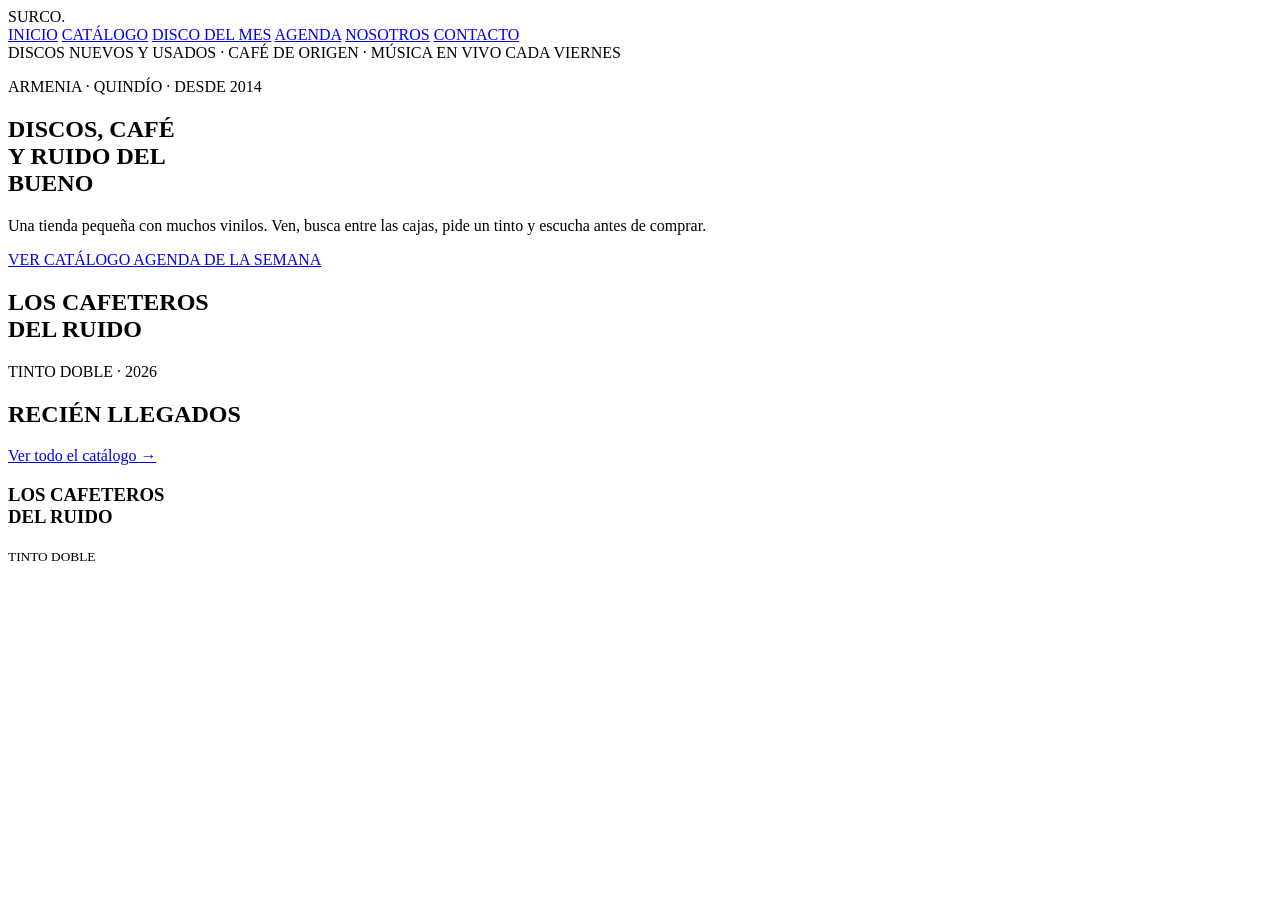
==== index.html @ fbc9c37b "feat: se ha dado inicio al codigo de index" ====
<!DOCTYPE html>
<html lang="es">
<head>
    <meta charset="UTF-8">
    <meta name="viewport" content="width=device-width, initial-scale=1.0">
    <title>Surco Discos & Café</title>
    <link rel="stylesheet" href="style.css">
</head>

<body>

    <header class="header">
        <div class="logo">
            SURCO<span>.</span>
        </div>

        <nav class="nav">
            <a href="index.html" class="activo">INICIO</a>
            <a href="catalogo.html">CATÁLOGO</a>
            <a href="disco.html">DISCO DEL MES</a>
            <a href="agenda.html">AGENDA</a>
            <a href="nosotros.html">NOSOTROS</a>
            <a href="contacto.html">CONTACTO</a>
        </nav>
    </header>

    <div class="barra">
        DISCOS NUEVOS Y USADOS · CAFÉ DE ORIGEN · MÚSICA EN VIVO CADA VIERNES
    </div>

    <main>

        <section class="hero">

            <div class="hero-texto">

                <p class="ubicacion">
                    ARMENIA · QUINDÍO · DESDE 2014
                </p>

                <h1>
                    DISCOS, CAFÉ<br>
                    Y <span>RUIDO</span> DEL<br>
                    BUENO
                </h1>

                <p class="descripcion">
                    Una tienda pequeña con muchos vinilos. Ven, busca entre
                    las cajas, pide un tinto y escucha antes de comprar.
                </p>

                <div class="botones">
                    <a href="catalogo.html" class="btn btn-negro">
                        VER CATÁLOGO
                    </a>

                    <a href="agenda.html" class="btn">
                        AGENDA DE LA SEMANA
                    </a>
                </div>

            </div>

            <div class="hero-disco">

                <div class="portada">
                    <h2>
                        LOS CAFETEROS<br>
                        DEL RUIDO
                    </h2>

                    <p>TINTO DOBLE · 2026</p>
                </div>

                <div class="vinilo">
                    <div class="centro"></div>
                </div>

            </div>

        </section>

        <section class="recien">

            <div class="titulo-seccion">
                <h2>RECIÉN LLEGADOS</h2>

                <a href="catalogo.html">
                    Ver todo el catálogo →
                </a>
            </div>

            <div class="discos">

                <article class="disco-card">

                    <div class="portada-disco disco-rojo">
                        <h3>
                            LOS CAFETEROS<br>
                            DEL RUIDO
                        </h3>

                        <small>TINTO DOBLE</small>
                    </div>
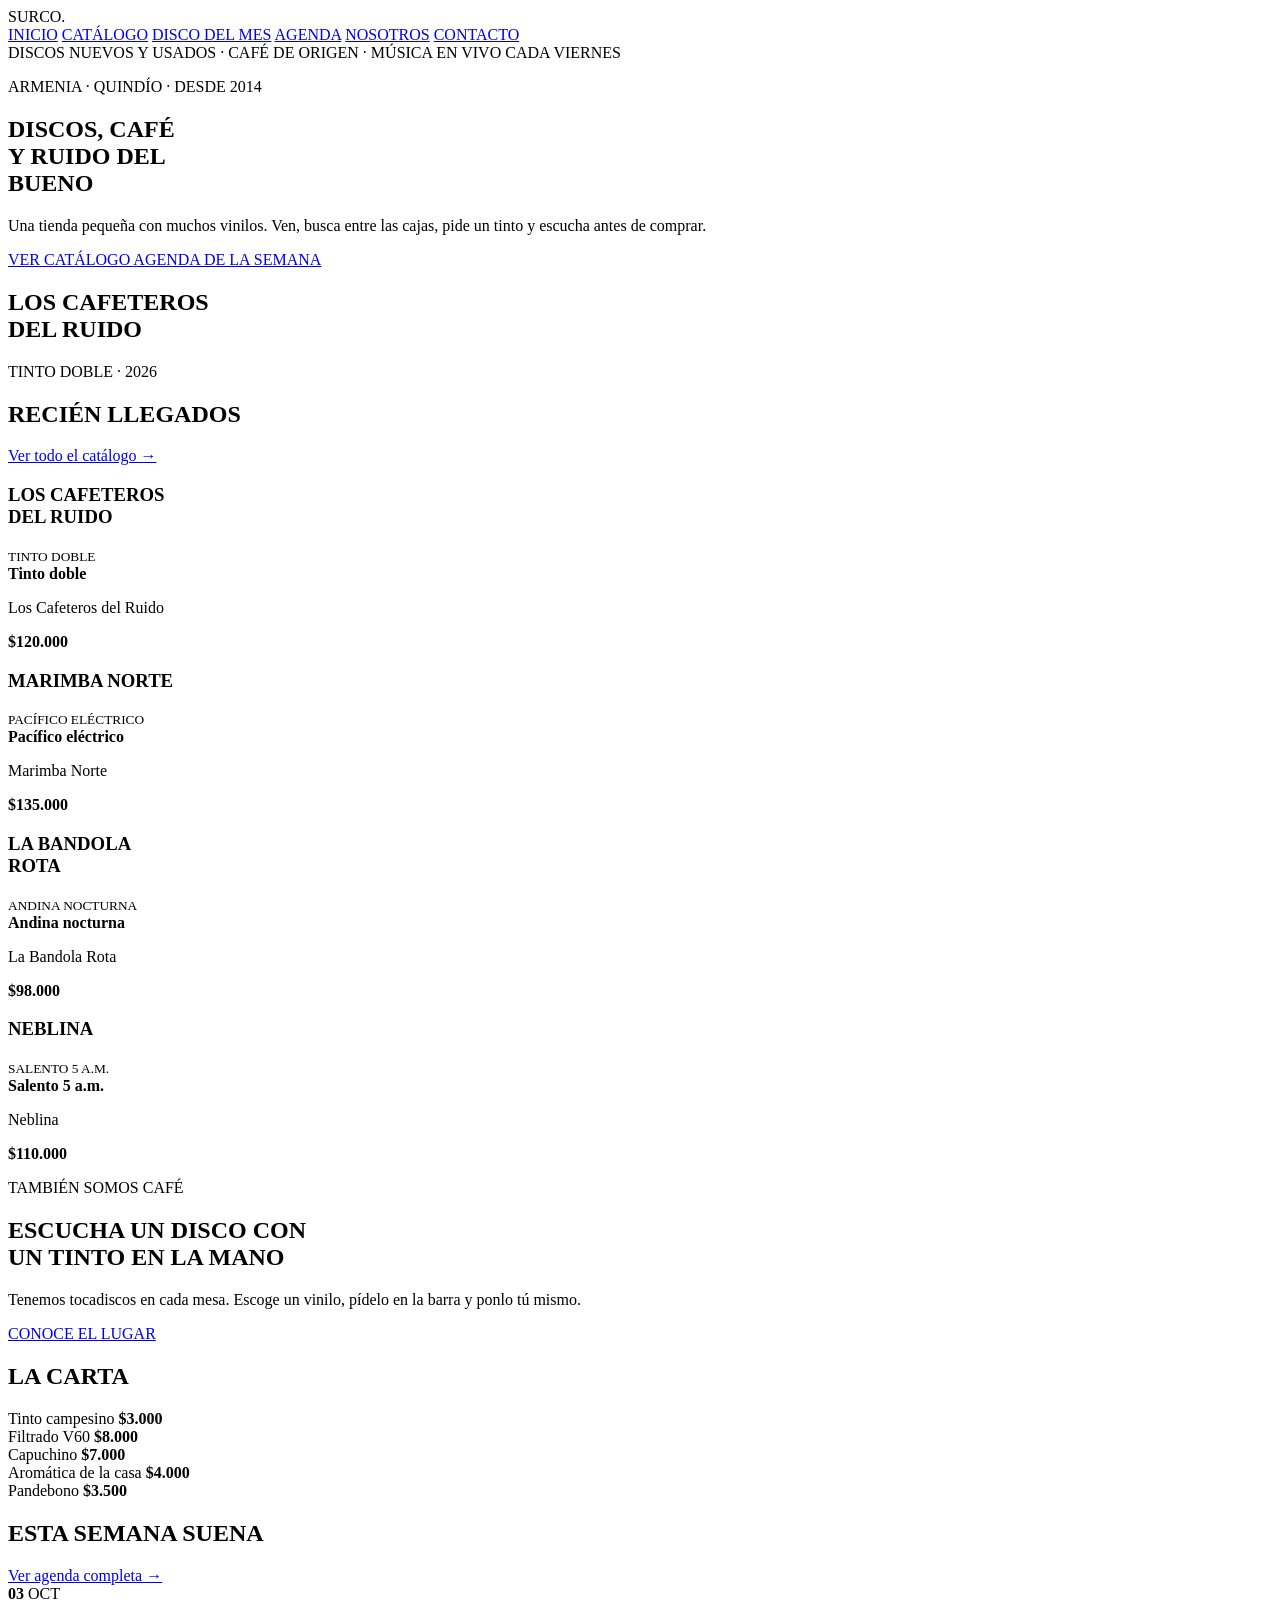
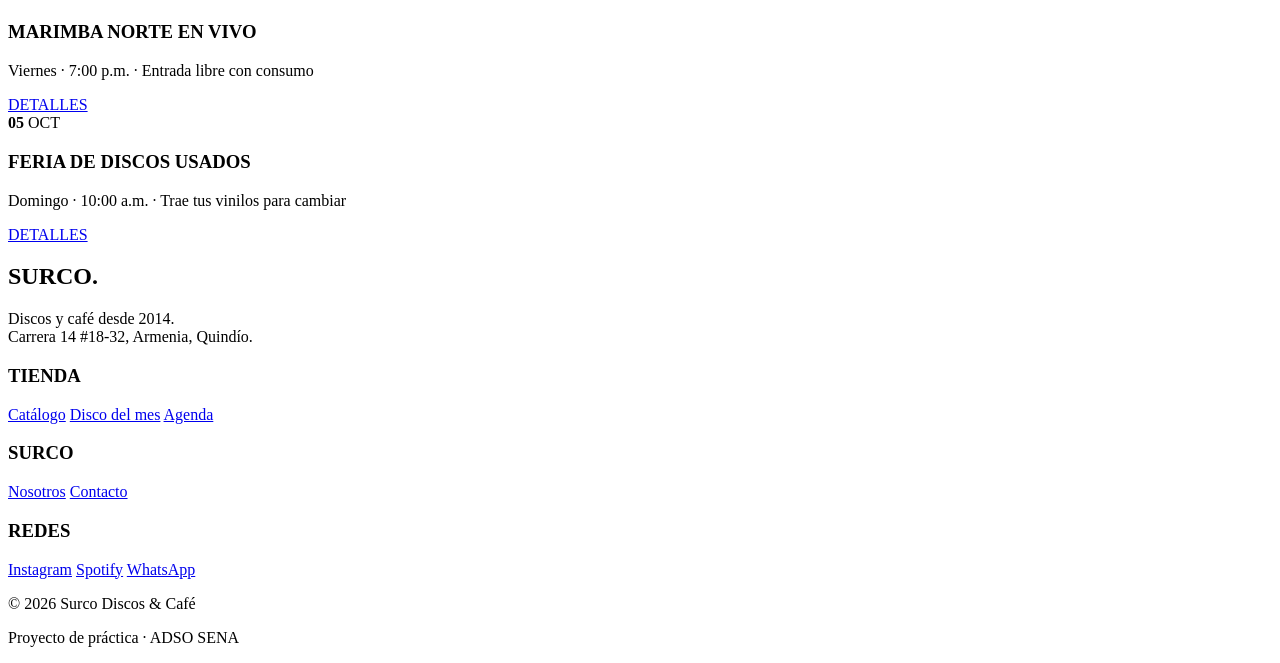
==== commit 9ab090cc: "feat: se ha terminado el codigo de index" ====
--- a/index.html
+++ b/index.html
@@ -103,4 +103,264 @@
                         <small>TINTO DOBLE</small>
                     </div>
 
-                    +                    <div class="info-disco">
+                        <div>
+                            <strong>Tinto doble</strong>
+                            <p>Los Cafeteros del Ruido</p>
+                        </div>
+
+                        <strong>$120.000</strong>
+                    </div>
+
+                </article>
+
+
+                <!-- DISCO 2 -->
+                <article class="disco-card">
+
+                    <div class="portada-disco disco-verde">
+                        <h3>MARIMBA NORTE</h3>
+
+                        <small>PACÍFICO ELÉCTRICO</small>
+                    </div>
+
+                    <div class="info-disco">
+                        <div>
+                            <strong>Pacífico eléctrico</strong>
+                            <p>Marimba Norte</p>
+                        </div>
+
+                        <strong>$135.000</strong>
+                    </div>
+
+                </article>
+
+
+                <!-- DISCO 3 -->
+                <article class="disco-card">
+
+                    <div class="portada-disco disco-amarillo">
+                        <h3>
+                            LA BANDOLA<br>
+                            ROTA
+                        </h3>
+
+                        <small>ANDINA NOCTURNA</small>
+                    </div>
+
+                    <div class="info-disco">
+                        <div>
+                            <strong>Andina nocturna</strong>
+                            <p>La Bandola Rota</p>
+                        </div>
+
+                        <strong>$98.000</strong>
+                    </div>
+
+                </article>
+
+
+                <!-- DISCO 4 -->
+                <article class="disco-card">
+
+                    <div class="portada-disco disco-azul">
+                        <h3>NEBLINA</h3>
+
+                        <small>SALENTO 5 A.M.</small>
+                    </div>
+
+                    <div class="info-disco">
+                        <div>
+                            <strong>Salento 5 a.m.</strong>
+                            <p>Neblina</p>
+                        </div>
+
+                        <strong>$110.000</strong>
+                    </div>
+
+                </article>
+
+            </div>
+
+        </section>
+
+
+        <!-- CAFÉ -->
+        <section class="cafe">
+
+            <div class="cafe-texto">
+
+                <p class="etiqueta">
+                    TAMBIÉN SOMOS CAFÉ
+                </p>
+
+                <h2>
+                    ESCUCHA UN DISCO CON<br>
+                    UN TINTO EN LA MANO
+                </h2>
+
+                <p>
+                    Tenemos tocadiscos en cada mesa. Escoge un vinilo,
+                    pídelo en la barra y ponlo tú mismo.
+                </p>
+
+                <a href="nosotros.html" class="btn btn-blanco">
+                    CONOCE EL LUGAR
+                </a>
+
+            </div>
+
+
+            <div class="carta">
+
+                <h2>LA CARTA</h2>
+
+                <div class="producto">
+                    <span>Tinto campesino</span>
+                    <strong>$3.000</strong>
+                </div>
+
+                <div class="producto">
+                    <span>Filtrado V60</span>
+                    <strong>$8.000</strong>
+                </div>
+
+                <div class="producto">
+                    <span>Capuchino</span>
+                    <strong>$7.000</strong>
+                </div>
+
+                <div class="producto">
+                    <span>Aromática de la casa</span>
+                    <strong>$4.000</strong>
+                </div>
+
+                <div class="producto">
+                    <span>Pandebono</span>
+                    <strong>$3.500</strong>
+                </div>
+
+            </div>
+
+        </section>
+
+
+        <!-- AGENDA -->
+        <section class="agenda">
+
+            <div class="titulo-seccion">
+                <h2>ESTA SEMANA SUENA</h2>
+
+                <a href="agenda.html">
+                    Ver agenda completa →
+                </a>
+            </div>
+
+
+            <!-- EVENTO 1 -->
+            <article class="evento">
+
+                <div class="fecha">
+                    <strong>03</strong>
+                    <span>OCT</span>
+                </div>
+
+                <div class="evento-info">
+                    <h3>MARIMBA NORTE EN VIVO</h3>
+                    <p>
+                        Viernes · 7:00 p.m. · Entrada libre con consumo
+                    </p>
+                </div>
+
+                <a href="agenda.html" class="btn-detalles">
+                    DETALLES
+                </a>
+
+            </article>
+
+
+            <!-- EVENTO 2 -->
+            <article class="evento">
+
+                <div class="fecha">
+                    <strong>05</strong>
+                    <span>OCT</span>
+                </div>
+
+                <div class="evento-info">
+                    <h3>FERIA DE DISCOS USADOS</h3>
+                    <p>
+                        Domingo · 10:00 a.m. · Trae tus vinilos para cambiar
+                    </p>
+                </div>
+
+                <a href="agenda.html" class="btn-detalles">
+                    DETALLES
+                </a>
+
+            </article>
+
+        </section>
+
+    </main>
+
+
+    <!-- FOOTER -->
+    <footer class="footer">
+
+        <div class="footer-principal">
+
+            <div class="footer-logo">
+                <h2>SURCO<span>.</span></h2>
+
+                <p>
+                    Discos y café desde 2014.<br>
+                    Carrera 14 #18-32, Armenia, Quindío.
+                </p>
+            </div>
+
+
+            <div class="footer-columna">
+                <h3>TIENDA</h3>
+
+                <a href="catalogo.html">Catálogo</a>
+                <a href="disco.html">Disco del mes</a>
+                <a href="agenda.html">Agenda</a>
+            </div>
+
+
+            <div class="footer-columna">
+                <h3>SURCO</h3>
+
+                <a href="nosotros.html">Nosotros</a>
+                <a href="contacto.html">Contacto</a>
+            </div>
+
+
+            <div class="footer-columna">
+                <h3>REDES</h3>
+
+                <a href="#">Instagram</a>
+                <a href="#">Spotify</a>
+                <a href="#">WhatsApp</a>
+            </div>
+
+        </div>
+
+
+        <div class="footer-final">
+
+            <p>
+                © 2026 Surco Discos & Café
+            </p>
+
+            <p>
+                Proyecto de práctica · ADSO SENA
+            </p>
+
+        </div>
+
+    </footer>
+
+ </body>
+</html>
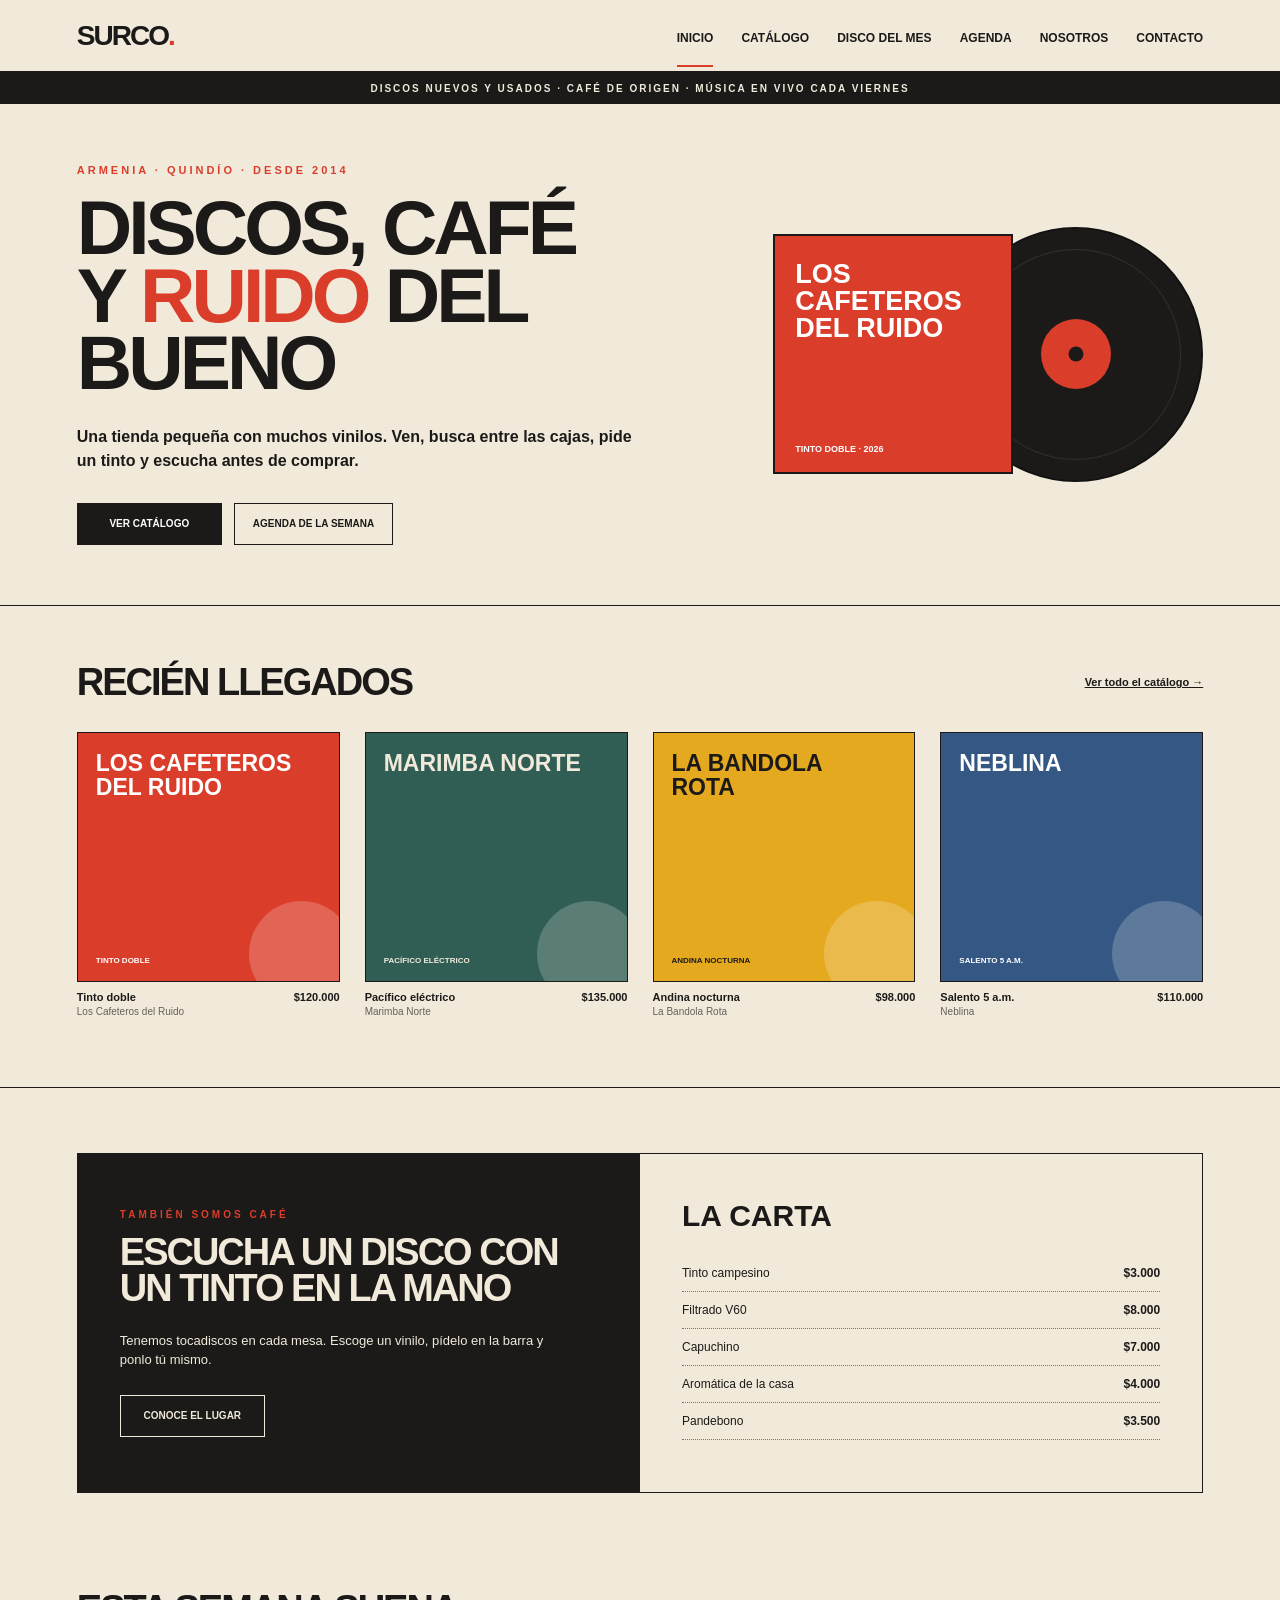
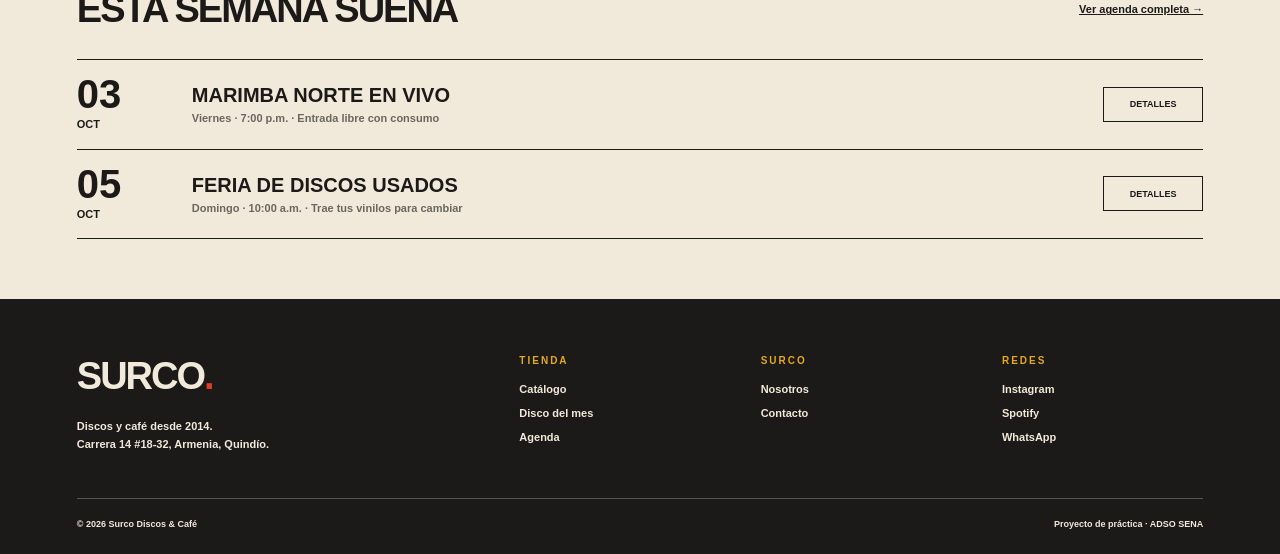
==== commit da59c0bb: "feat: se han corregido unos errores en el index" ====
--- a/index.html
+++ b/index.html
@@ -114,8 +114,6 @@
 
                 </article>
 
-
-                <!-- DISCO 2 -->
                 <article class="disco-card">
 
                     <div class="portada-disco disco-verde">
@@ -135,8 +133,6 @@
 
                 </article>
 
-
-                <!-- DISCO 3 -->
                 <article class="disco-card">
 
                     <div class="portada-disco disco-amarillo">
@@ -159,8 +155,6 @@
 
                 </article>
 
-
-                <!-- DISCO 4 -->
                 <article class="disco-card">
 
                     <div class="portada-disco disco-azul">
@@ -184,8 +178,6 @@
 
         </section>
 
-
-        <!-- CAFÉ -->
         <section class="cafe">
 
             <div class="cafe-texto">
@@ -244,8 +236,6 @@
 
         </section>
 
-
-        <!-- AGENDA -->
         <section class="agenda">
 
             <div class="titulo-seccion">
@@ -256,8 +246,6 @@
                 </a>
             </div>
 
-
-            <!-- EVENTO 1 -->
             <article class="evento">
 
                 <div class="fecha">
@@ -304,8 +292,6 @@
 
     </main>
 
-
-    <!-- FOOTER -->
     <footer class="footer">
 
         <div class="footer-principal">
@@ -362,5 +348,5 @@
 
     </footer>
 
- </body>
+</body>
 </html>
--- a/style.css
+++ b/style.css
@@ -0,0 +1,616 @@
+* {
+    margin: 0;
+    padding: 0;
+    box-sizing: border-box;
+}
+
+body {
+    font-family: Arial, Helvetica, sans-serif;
+    background-color: #f1eadb;
+    color: #1b1a18;
+}
+
+a {
+    text-decoration: none;
+    color: inherit;
+}
+
+main {
+    width: 100%;
+}
+
+.header {
+    height: 72px;
+    padding: 0 6%;
+    display: flex;
+    align-items: center;
+    justify-content: space-between;
+    background-color: #f1eadb;
+    border-bottom: 1px solid #1b1a18;
+}
+
+.logo {
+    font-size: 28px;
+    font-weight: 900;
+    letter-spacing: -2px;
+}
+
+.logo span,
+.footer-logo span {
+    color: #db3d2b;
+}
+
+.nav {
+    display: flex;
+    gap: 28px;
+    align-items: center;
+}
+
+.nav a {
+    font-size: 12px;
+    font-weight: bold;
+    padding: 26px 0 20px;
+    border-bottom: 2px solid transparent;
+}
+
+.nav a:hover,
+.nav .activo {
+    border-bottom-color: #db3d2b;
+}
+
+.barra {
+    height: 32px;
+    display: flex;
+    align-items: center;
+    justify-content: center;
+    background-color: #1b1a18;
+    color: #f1eadb;
+    font-size: 10px;
+    font-weight: bold;
+    letter-spacing: 2px;
+}
+
+.hero {
+    min-height: 500px;
+    padding: 60px 6%;
+    display: flex;
+    justify-content: space-between;
+    align-items: center;
+    border-bottom: 1px solid #1b1a18;
+}
+
+.hero-texto {
+    width: 52%;
+}
+
+.ubicacion {
+    color: #db3d2b;
+    font-size: 11px;
+    font-weight: bold;
+    letter-spacing: 3px;
+    margin-bottom: 18px;
+}
+
+.hero h1 {
+    font-size: clamp(55px, 6vw, 88px);
+    line-height: 0.88;
+    letter-spacing: -4px;
+    font-weight: 900;
+    margin-bottom: 28px;
+}
+
+.hero h1 span {
+    color: #db3d2b;
+}
+
+.descripcion {
+    max-width: 570px;
+    font-size: 16px;
+    line-height: 1.5;
+    font-weight: bold;
+    margin-bottom: 30px;
+}
+
+.botones {
+    display: flex;
+    gap: 12px;
+}
+
+.btn {
+    display: inline-flex;
+    align-items: center;
+    justify-content: center;
+    min-width: 145px;
+    height: 42px;
+    padding: 0 18px;
+    border: 1px solid #1b1a18;
+    font-size: 10px;
+    font-weight: bold;
+}
+
+.btn:hover {
+    background-color: #db3d2b;
+    color: #ffffff;
+    border-color: #db3d2b;
+}
+
+.btn-negro {
+    background-color: #1b1a18;
+    color: #ffffff;
+}
+
+.hero-disco {
+    position: relative;
+    width: 430px;
+    height: 330px;
+    display: flex;
+    align-items: center;
+    justify-content: center;
+}
+
+.vinilo {
+    position: absolute;
+    right: 0;
+    width: 255px;
+    height: 255px;
+    border-radius: 50%;
+    background-color: #1b1a18;
+    border: 2px solid #111;
+    box-shadow:
+        inset 0 0 0 20px #1b1a18,
+        inset 0 0 0 21px #302f2d;
+}
+
+.vinilo::before {
+    content: "";
+    position: absolute;
+    width: 70px;
+    height: 70px;
+    border-radius: 50%;
+    background-color: #db3d2b;
+    top: 50%;
+    left: 50%;
+    transform: translate(-50%, -50%);
+}
+
+.vinilo .centro {
+    position: absolute;
+    width: 15px;
+    height: 15px;
+    border-radius: 50%;
+    background-color: #1b1a18;
+    top: 50%;
+    left: 50%;
+    transform: translate(-50%, -50%);
+}
+
+.portada {
+    position: absolute;
+    left: 0;
+    z-index: 2;
+    width: 240px;
+    height: 240px;
+    padding: 25px 20px;
+    background-color: #db3d2b;
+    border: 2px solid #1b1a18;
+    color: #ffffff;
+}
+
+.portada h2 {
+    font-size: 27px;
+    line-height: 1;
+    font-weight: 900;
+}
+
+.portada p {
+    position: absolute;
+    bottom: 18px;
+    left: 20px;
+    font-size: 9px;
+    font-weight: bold;
+}
+
+.recien {
+    padding: 55px 6% 70px;
+    border-bottom: 1px solid #1b1a18;
+}
+
+.titulo-seccion {
+    display: flex;
+    justify-content: space-between;
+    align-items: center;
+    margin-bottom: 28px;
+}
+
+.titulo-seccion h2 {
+    font-size: 38px;
+    letter-spacing: -2px;
+    font-weight: 900;
+}
+
+.titulo-seccion a {
+    font-size: 11px;
+    font-weight: bold;
+    text-decoration: underline;
+}
+
+.discos {
+    display: grid;
+    grid-template-columns: repeat(4, 1fr);
+    gap: 25px;
+}
+
+.portada-disco {
+    height: 250px;
+    padding: 18px;
+    position: relative;
+    overflow: hidden;
+    border: 1px solid #1b1a18;
+}
+
+.portada-disco h3 {
+    font-size: 23px;
+    line-height: 1.05;
+    font-weight: 900;
+}
+
+.portada-disco small {
+    position: absolute;
+    left: 18px;
+    bottom: 16px;
+    font-size: 8px;
+    font-weight: bold;
+}
+
+.portada-disco::after {
+    content: "";
+    position: absolute;
+    width: 105px;
+    height: 105px;
+    border-radius: 50%;
+    right: -15px;
+    bottom: -25px;
+    background-color: rgba(255, 255, 255, 0.2);
+}
+
+.disco-rojo {
+    background-color: #db3d2b;
+    color: white;
+}
+
+.disco-verde {
+    background-color: #315e54;
+    color: #f1eadb;
+}
+
+.disco-amarillo {
+    background-color: #e5a91f;
+    color: #1b1a18;
+}
+
+.disco-azul {
+    background-color: #355783;
+    color: white;
+}
+
+.info-disco {
+    padding-top: 9px;
+    display: flex;
+    justify-content: space-between;
+    gap: 10px;
+    font-size: 11px;
+}
+
+.info-disco p {
+    margin-top: 3px;
+    font-size: 10px;
+    color: #66605a;
+}
+
+.info-disco > strong {
+    white-space: nowrap;
+}
+
+
+/* =========================
+   SECCIÓN CAFÉ
+========================= */
+
+.cafe {
+    width: 88%;
+    margin: 65px auto;
+    display: grid;
+    grid-template-columns: 1fr 1fr;
+    border: 1px solid #1b1a18;
+}
+
+.cafe-texto {
+    background-color: #1b1a18;
+    color: #f1eadb;
+    padding: 55px 42px;
+}
+
+.etiqueta {
+    color: #db3d2b;
+    font-size: 10px;
+    font-weight: bold;
+    letter-spacing: 3px;
+    margin-bottom: 14px;
+}
+
+.cafe-texto h2 {
+    font-size: 38px;
+    line-height: 0.95;
+    letter-spacing: -2px;
+    margin-bottom: 25px;
+}
+
+.cafe-texto p:not(.etiqueta) {
+    max-width: 430px;
+    font-size: 13px;
+    line-height: 1.5;
+    margin-bottom: 25px;
+}
+
+.btn-blanco {
+    color: #f1eadb;
+    border-color: #f1eadb;
+}
+
+.carta {
+    padding: 45px 42px;
+}
+
+.carta h2 {
+    font-size: 30px;
+    margin-bottom: 22px;
+}
+
+.producto {
+    display: flex;
+    justify-content: space-between;
+    padding: 11px 0;
+    border-bottom: 1px dotted #777;
+    font-size: 12px;
+}
+
+.producto strong {
+    font-size: 12px;
+}
+
+.agenda {
+    padding: 30px 6% 60px;
+    border-bottom: 1px solid #1b1a18;
+}
+
+.evento {
+    min-height: 90px;
+    border-top: 1px solid #1b1a18;
+    display: grid;
+    grid-template-columns: 90px 1fr 100px;
+    align-items: center;
+    gap: 25px;
+}
+
+.evento:last-child {
+    border-bottom: 1px solid #1b1a18;
+}
+
+.fecha {
+    display: flex;
+    flex-direction: column;
+}
+
+.fecha strong {
+    font-size: 40px;
+    line-height: 0.8;
+}
+
+.fecha span {
+    font-size: 11px;
+    font-weight: bold;
+    margin-top: 8px;
+}
+
+.evento-info h3 {
+    font-size: 20px;
+    margin-bottom: 5px;
+}
+
+.evento-info p {
+    font-size: 11px;
+    color: #6b665f;
+    font-weight: bold;
+}
+
+.btn-detalles {
+    height: 35px;
+    border: 1px solid #1b1a18;
+    display: flex;
+    align-items: center;
+    justify-content: center;
+    font-size: 9px;
+    font-weight: bold;
+}
+
+.btn-detalles:hover {
+    background-color: #1b1a18;
+    color: white;
+}
+
+.footer {
+    background-color: #1b1a18;
+    color: #f1eadb;
+    padding: 55px 6% 25px;
+}
+
+.footer-principal {
+    display: grid;
+    grid-template-columns: 2fr 1fr 1fr 1fr;
+    gap: 40px;
+    padding-bottom: 45px;
+}
+
+.footer-logo h2 {
+    font-size: 38px;
+    letter-spacing: -2px;
+    margin-bottom: 20px;
+}
+
+.footer-logo p {
+    font-size: 11px;
+    line-height: 1.6;
+    font-weight: bold;
+}
+
+.footer-columna {
+    display: flex;
+    flex-direction: column;
+    gap: 12px;
+}
+
+.footer-columna h3 {
+    color: #e5a91f;
+    font-size: 10px;
+    letter-spacing: 2px;
+    margin-bottom: 5px;
+}
+
+.footer-columna a {
+    font-size: 11px;
+    font-weight: bold;
+}
+
+.footer-columna a:hover {
+    color: #db3d2b;
+}
+
+.footer-final {
+    border-top: 1px solid #555;
+    padding-top: 20px;
+    display: flex;
+    justify-content: space-between;
+    font-size: 9px;
+    font-weight: bold;
+}
+
+@media (max-width: 900px) {
+
+    .header {
+        height: auto;
+        padding: 20px 5%;
+        flex-direction: column;
+        gap: 20px;
+    }
+
+    .nav {
+        flex-wrap: wrap;
+        justify-content: center;
+        gap: 15px;
+    }
+
+    .nav a {
+        padding: 5px;
+    }
+
+    .hero {
+        flex-direction: column;
+        gap: 50px;
+        padding: 50px 5%;
+    }
+
+    .hero-texto {
+        width: 100%;
+    }
+
+    .hero-disco {
+        width: 100%;
+        max-width: 430px;
+    }
+
+    .discos {
+        grid-template-columns: repeat(2, 1fr);
+    }
+
+    .cafe {
+        width: 90%;
+        grid-template-columns: 1fr;
+    }
+
+    .footer-principal {
+        grid-template-columns: repeat(2, 1fr);
+    }
+}
+
+
+@media (max-width: 600px) {
+
+    .barra {
+        text-align: center;
+        padding: 8px;
+        height: auto;
+        font-size: 8px;
+    }
+
+    .hero h1 {
+        font-size: 50px;
+        letter-spacing: -3px;
+    }
+
+    .hero-disco {
+        height: 280px;
+        transform: scale(0.85);
+    }
+
+    .botones {
+        flex-direction: column;
+        align-items: flex-start;
+    }
+
+    .discos {
+        grid-template-columns: 1fr;
+    }
+
+    .portada-disco {
+        height: 300px;
+    }
+
+    .titulo-seccion {
+        align-items: flex-start;
+        flex-direction: column;
+        gap: 12px;
+    }
+
+    .titulo-seccion h2 {
+        font-size: 30px;
+    }
+
+    .cafe-texto,
+    .carta {
+        padding: 35px 25px;
+    }
+
+    .cafe-texto h2 {
+        font-size: 30px;
+    }
+
+    .evento {
+        grid-template-columns: 60px 1fr;
+        gap: 15px;
+        padding: 18px 0;
+    }
+
+    .btn-detalles {
+        grid-column: 2;
+        width: 100px;
+    }
+
+    .footer-principal {
+        grid-template-columns: 1fr;
+    }
+
+    .footer-final {
+        flex-direction: column;
+        gap: 10px;
+    }
+}
